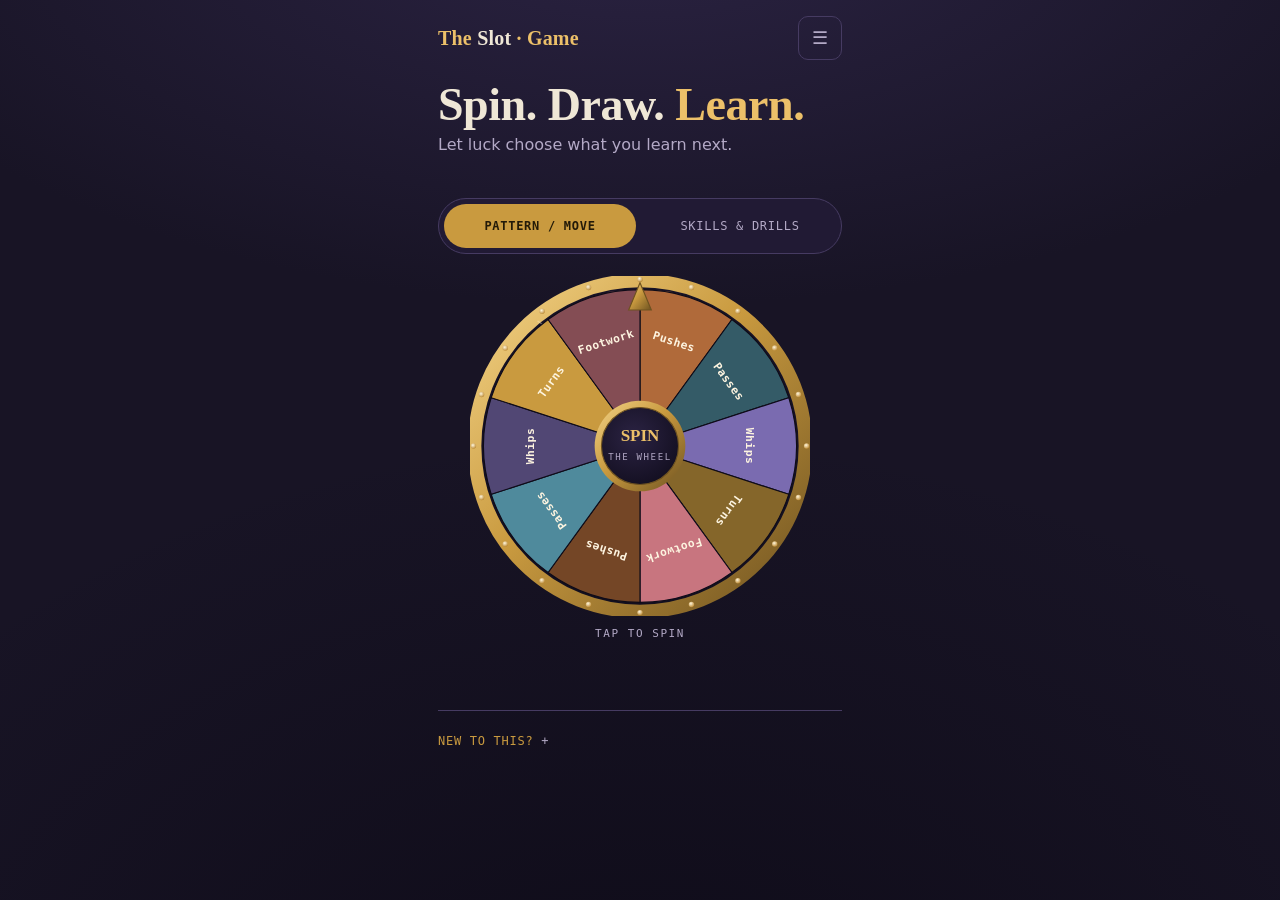
==== game.html @ 95e19f78 "Sprint 8 c3: /game.html — casino shell, category toggle, the wheel New page loading theslot.js + the" ====
<!doctype html>
<html lang="en">
<head>
<meta charset="utf-8">
<meta name="viewport" content="width=device-width, initial-scale=1">
<title>The Slot — Game Edition</title>
<meta name="description" content="Spin. Draw. Learn. Let luck choose your next West Coast Swing move or drill — the game edition of The Slot's beginner map.">
<link rel="icon" href="favicon.svg" type="image/svg+xml">
<link rel="stylesheet" href="theslot.css">
<script src="theslot.js"></script>
<style>
  *{box-sizing:border-box}
  html{ -webkit-text-size-adjust:100% }
  body{
    margin:0; font-family:var(--body); color:var(--tx);
    background:
      radial-gradient(120% 80% at 50% -10%, #2b2343 0%, rgba(43,35,67,0) 55%),
      radial-gradient(120% 120% at 50% 120%, #0e0b18 0%, rgba(14,11,24,0) 60%),
      var(--ink);
    min-height:100vh; -webkit-font-smoothing:antialiased;
  }
  .g-wrap{max-width:440px;margin:0 auto;padding:0 18px 60px;position:relative}

  /* top bar */
  .g-top{display:flex;align-items:center;justify-content:space-between;padding:16px 0 8px}
  .g-mark{font-family:var(--display);font-size:20px;font-weight:600;color:var(--brass-hi);letter-spacing:.01em}
  .g-mark b{color:var(--tx)}
  .g-ham{background:transparent;border:1px solid var(--line);border-radius:10px;color:var(--tx-dim);
    width:44px;height:44px;font-size:18px;cursor:pointer;display:flex;align-items:center;justify-content:center}
  .g-ham:hover{color:var(--tx)}

  /* menu sheet */
  .g-menu{display:none;border:1px solid var(--brass-lo);background:var(--ink2);border-radius:14px;
    padding:10px;margin:6px 0 4px}
  .g-menu.on{display:block}
  .g-menu a,.g-menu button{display:flex;width:100%;align-items:center;justify-content:space-between;
    background:transparent;border:0;border-radius:10px;color:var(--tx);font:inherit;font-size:15px;
    padding:12px 12px;min-height:44px;cursor:pointer;text-decoration:none;text-align:left}
  .g-menu a:hover,.g-menu button:hover{background:var(--ink3)}
  .g-menu .sw{font-family:var(--mono);font-size:12px;color:var(--brass)}

  /* title */
  .g-title{font-family:var(--display);font-weight:600;font-size:clamp(34px,10vw,46px);
    line-height:1.02;margin:14px 0 6px;letter-spacing:-.01em}
  .g-title em{font-style:normal;color:var(--brass-hi)}
  .g-tag{color:var(--tx-dim);font-size:16px;margin:0 0 14px}

  /* activity line */
  .g-activity{font-family:var(--mono);font-size:12px;letter-spacing:.03em;color:var(--tx-dim);
    margin:0 0 14px;min-height:16px}

  /* category toggle */
  .g-toggle{display:flex;gap:8px;background:var(--ink2);border:1px solid var(--line);
    border-radius:999px;padding:5px;margin:0 0 22px}
  .g-toggle button{flex:1;border:0;background:transparent;color:var(--tx-dim);font:inherit;
    font-family:var(--mono);font-size:12px;letter-spacing:.06em;text-transform:uppercase;
    padding:11px 8px;min-height:44px;border-radius:999px;cursor:pointer;transition:.15s}
  .g-toggle button[aria-selected="true"]{background:var(--brass);color:#231a08;font-weight:700}

  /* wheel */
  .g-wheelwrap{transition:max-height .35s ease, opacity .3s ease;overflow:hidden;max-height:420px;opacity:1}
  .g-wheelwrap.collapsed{max-height:0;opacity:0;margin:0}
  .wheel-btn{display:block;width:100%;max-width:340px;margin:0 auto 4px;background:transparent;
    border:0;padding:0;cursor:pointer;position:relative;border-radius:50%}
  .wheel-btn:disabled{cursor:default}
  .wheel-btn:focus-visible{outline:3px solid var(--brass-hi);outline-offset:4px;border-radius:50%}
  .wheel svg{display:block;width:100%;height:auto}
  #wheel-rot{transform-box:fill-box;transform-origin:150px 150px;
    transition:transform 4.2s cubic-bezier(.17,.67,.2,1.01)}
  .wheel-hint{font-family:var(--mono);font-size:11px;letter-spacing:.14em;text-transform:uppercase;
    color:var(--tx-dim);text-align:center;margin:8px 0 0}

  /* result strip */
  .g-result{min-height:30px;text-align:center;margin:14px 0 8px;font-size:17px;color:var(--tx);
    opacity:0;transition:opacity .3s ease}
  .g-result.show{opacity:1}
  .g-result b{color:var(--brass-hi);font-family:var(--display);font-size:20px}

  /* draw row (filled in commit 4) */
  .g-draw{margin:6px 0 8px}
  .g-drawbtn{width:100%;max-width:340px;margin:0 auto;display:block;font-family:var(--body);
    font-size:16px;font-weight:600;border-radius:12px;padding:13px 18px;min-height:48px;cursor:pointer;
    border:1px solid var(--brass);background:var(--brass);color:#231a08}
  .g-drawbtn[hidden]{display:none}

  /* new to this */
  details.g-new{margin:26px 0 0;border-top:1px solid var(--line);padding-top:14px}
  details.g-new summary{font-family:var(--mono);font-size:12px;letter-spacing:.06em;text-transform:uppercase;
    color:var(--brass);cursor:pointer;list-style:none;min-height:32px;display:flex;align-items:center}
  details.g-new summary::-webkit-details-marker{display:none}
  details.g-new summary::after{content:"+";margin-left:8px;color:var(--tx-dim)}
  details.g-new[open] summary::after{content:"–"}
  details.g-new p{color:var(--tx-dim);font-size:14px;line-height:1.5;margin:10px 0 0;max-width:60ch}
  details.g-new p b{color:var(--tx)}

  @media (prefers-reduced-motion: reduce){
    #wheel-rot{transition:none}
    .g-wheelwrap,.g-result{transition:opacity .2s ease}
  }
</style>
</head>
<body>
<div class="g-wrap">

  <div class="g-top">
    <div class="g-mark">The <b>Slot</b> · Game</div>
    <button class="g-ham" id="ham" aria-label="Menu" aria-expanded="false">☰</button>
  </div>
  <div class="g-menu" id="menu" role="menu">
    <a href="index.html" role="menuitem">← Back to the map</a>
    <button id="soundtoggle" role="menuitemcheckbox" aria-checked="false">Sound <span class="sw" id="soundsw">off</span></button>
  </div>

  <h1 class="g-title">Spin. Draw. <em>Learn.</em></h1>
  <p class="g-tag">Let luck choose what you learn next.</p>
  <div class="g-activity" id="activity" aria-live="polite"></div>

  <div class="g-toggle" role="tablist" aria-label="What to draw">
    <button id="tab-move" role="tab" aria-selected="true">Pattern / Move</button>
    <button id="tab-drill" role="tab" aria-selected="false">Skills &amp; Drills</button>
  </div>

  <div class="g-wheelwrap" id="wheelwrap">
    <button class="wheel-btn" id="wheel" aria-label="Spin the wheel to draw a move"></button>
    <p class="wheel-hint" id="wheelhint">Tap to spin</p>
  </div>

  <div class="g-result" id="result" aria-live="polite"></div>

  <div class="g-draw" id="draw"></div>

  <details class="g-new">
    <summary>New to this?</summary>
    <p><b>The wheel</b> picks a family — a push, a pass, a whip, a turn, or footwork — then deals you up to three things from it. Spin, flip a card, and you've got something to go work on.</p>
    <p><b>Some cards are locked</b> face-up and dimmed. That's a move you can't draw yet because you haven't learned what it's built on. Learn the thing it names and it unlocks.</p>
    <p><b>Footwork counts twice.</b> A footwork drill trains the footwork <em>and</em> the anchor underneath it — so on this side of the site, it scores double. That's not a trick; it's just true.</p>
  </details>

</div>

<script>
// ---- game edition: shell, category toggle, and the wheel ----
logVia = "game";                 // history events from this page are tagged "game"
loadGame();

const WHEEL_FAMS = [
  {fam:"push",     label:"Pushes",   c:"#b06a3a"},
  {fam:"pass",     label:"Passes",   c:"#4f8a9c"},
  {fam:"whip",     label:"Whips",    c:"#7a6bb0"},
  {fam:"turn",     label:"Turns",    c:"#c99a3f"},
  {fam:"footwork", label:"Footwork", c:"#c8757f"}
];
const reduceMotion = matchMedia("(prefers-reduced-motion: reduce)").matches;

let mode = "move";               // "move" | "drill"
let spinning = false;
let wheelRotation = 0;           // accumulated degrees, always spins forward
let wheelFams = [];              // families currently on the wheel (from eligibleFamilies)

function darken(hex,f){
  const n=parseInt(hex.slice(1),16), r=(n>>16)&255, g=(n>>8)&255, b=n&255, d=x=>Math.round(x*f);
  return `rgb(${d(r)},${d(g)},${d(b)})`;
}
function pt(r,deg){ const a=deg*Math.PI/180; return [150+r*Math.sin(a), 150-r*Math.cos(a)]; }

// The SVG shell — rim, bulbs, hub, pointer, and an empty <g id="wheel-rot"> that
// persists across spins so its transform keeps an established baseline (rebuilding
// the rotating element every spin kills the CSS transition and transitionend never
// fires). Built once.
function buildShell(){
  let bulbs="";
  for(let i=0;i<20;i++){ const [bx,by]=pt(147, i*18); bulbs += `<circle cx="${bx.toFixed(1)}" cy="${by.toFixed(1)}" r="2.4" fill="url(#bulb)"/>`; }
  document.getElementById("wheel").innerHTML = `
  <svg viewBox="0 0 300 300" role="img" aria-label="Prize wheel of move families">
    <defs>
      <radialGradient id="ground" cx="50%" cy="42%" r="70%">
        <stop offset="0%" stop-color="#241d38"/><stop offset="100%" stop-color="#0e0b18"/>
      </radialGradient>
      <linearGradient id="brass" x1="0" y1="0" x2="1" y2="1">
        <stop offset="0%" stop-color="#f4d488"/><stop offset="45%" stop-color="#c99a3f"/>
        <stop offset="100%" stop-color="#6e5220"/>
      </linearGradient>
      <radialGradient id="bulb" cx="40%" cy="35%" r="70%">
        <stop offset="0%" stop-color="#fff6dc"/><stop offset="100%" stop-color="#b9862f"/>
      </radialGradient>
      <radialGradient id="hub" cx="42%" cy="38%" r="70%">
        <stop offset="0%" stop-color="#2b2343"/><stop offset="100%" stop-color="#120e1f"/>
      </radialGradient>
    </defs>
    <circle cx="150" cy="150" r="150" fill="url(#ground)"/>
    <circle cx="150" cy="150" r="146" fill="none" stroke="url(#brass)" stroke-width="12"/>
    <line x1="60" y1="40" x2="230" y2="150" stroke="#fff2cf" stroke-width="1.2" opacity=".35" stroke-linecap="round"/>
    ${bulbs}
    <g id="wheel-rot" style="transform:rotate(0deg)"></g>
    <circle cx="150" cy="150" r="40" fill="url(#brass)"/>
    <circle cx="150" cy="150" r="34" fill="url(#hub)" stroke="#6e5220" stroke-width="1"/>
    <text x="150" y="146" text-anchor="middle" font-family="var(--display)" font-size="15" font-weight="700" fill="#ecc069">SPIN</text>
    <text x="150" y="162" text-anchor="middle" font-family="var(--mono)" font-size="8" letter-spacing=".18em" fill="#b3a9c6">THE WHEEL</text>
    <path d="M150 6 L140 30 L160 30 Z" fill="url(#brass)" stroke="#6e5220" stroke-width="1"/>
  </svg>`;
}

// Paint the wedges into the persistent #wheel-rot from whatever families are drawable
// now: ten wedges when all five are live (two opposing wedges each), fewer as families
// exhaust. Returns the signature of the family set so spin() only repaints on change.
function paintWedges(){
  const live = eligibleFamilies();
  wheelFams = WHEEL_FAMS.filter(w=>live.includes(w.fam));
  if(!wheelFams.length) wheelFams = WHEEL_FAMS.slice();     // never an empty wheel
  const order = wheelFams.concat(wheelFams);                // each family twice, opposite
  const N = order.length, step = 360/N;
  let wedges="", labels="";
  order.forEach((w,i)=>{
    const a=i*step, b=(i+1)*step, mid=a+step/2;
    const [x1,y1]=pt(138,a), [x2,y2]=pt(138,b);
    const fill = (i%2===0) ? w.c : darken(w.c,0.66);
    wedges += `<path d="M150 150 L${x1.toFixed(2)} ${y1.toFixed(2)} A138 138 0 0 1 ${x2.toFixed(2)} ${y2.toFixed(2)} Z" fill="${fill}" stroke="#0e0b18" stroke-width="1"/>`;
    const [lx,ly]=pt(96,mid);
    labels += `<text x="${lx.toFixed(1)}" y="${ly.toFixed(1)}" transform="rotate(${mid.toFixed(1)} ${lx.toFixed(1)} ${ly.toFixed(1)})" text-anchor="middle" dominant-baseline="middle" font-family="var(--mono)" font-size="10" font-weight="700" fill="#fdf4e0" letter-spacing=".04em">${w.label}</text>`;
  });
  document.getElementById("wheel-rot").innerHTML = wedges+labels;
  return wheelFams.map(w=>w.fam).join(",");
}
let wheelSig = "";
function buildWheel(){ buildShell(); wheelSig = paintWedges(); }

function landOnFamily(fam){
  const order = wheelFams.concat(wheelFams);
  const N = order.length, step = 360/N;
  const idxs = order.map((w,i)=>w.fam===fam?i:-1).filter(i=>i>=0);
  const idx = idxs[Math.floor(Math.random()*idxs.length)];
  const centre = idx*step + step/2;                 // wedge centre, clockwise from top
  const need = ((-centre - wheelRotation)%360 + 360)%360;
  wheelRotation += 5*360 + need;                    // 5 full turns then settle onto it
  const rot = document.getElementById("wheel-rot");
  if(reduceMotion){ rot.style.transition="none"; }
  rot.style.transform = `rotate(${wheelRotation}deg)`;
}

function afterLand(fam){
  if(!spinning) return;                 // idempotent: transitionend and the timeout can't double-fire
  const meta = WHEEL_FAMS.find(w=>w.fam===fam);
  const res = document.getElementById("result");
  res.innerHTML = `The wheel says <b>${meta?meta.label:fam}</b>. <span style="color:var(--tx-dim)">Dealing…</span>`;
  res.classList.add("show");
  spinning = false;
  document.getElementById("wheel").disabled = false;
  document.getElementById("wheelhint").textContent = "Spin again";
  if(typeof dealMoves === "function") dealMoves(fam);   // commit 4 fills this in
}

function spin(){
  if(spinning || mode!=="move") return;
  // Repaint wedges only if the eligible family set changed — keeps #wheel-rot (and its
  // transform baseline) alive so the CSS transition actually runs.
  const sig = WHEEL_FAMS.filter(w=>eligibleFamilies().includes(w.fam)).map(w=>w.fam).join(",");
  if(sig && sig!==wheelSig) wheelSig = paintWedges();
  const fams = eligibleFamilies();
  const fam = fams.length ? fams[Math.floor(Math.random()*fams.length)] : wheelFams[0].fam;
  spinning = true;
  document.getElementById("wheel").disabled = true;
  document.getElementById("result").classList.remove("show");
  document.getElementById("wheelhint").textContent = "Spinning…";
  if(reduceMotion){ landOnFamily(fam); afterLand(fam); return; }
  landOnFamily(fam);
  const rot = document.getElementById("wheel-rot");
  const done = e=>{ if(e.propertyName!=="transform") return; rot.removeEventListener("transitionend",done); afterLand(fam); };
  rot.addEventListener("transitionend",done);
  // Safety net: if transitionend is missed for any reason, land anyway.
  setTimeout(()=>{ if(spinning) afterLand(fam); }, 5200);
}

// ---- category toggle ----
function setMode(m){
  mode = m;
  const isMove = m==="move";
  document.getElementById("tab-move").setAttribute("aria-selected", isMove);
  document.getElementById("tab-drill").setAttribute("aria-selected", !isMove);
  document.getElementById("wheelwrap").classList.toggle("collapsed", !isMove);
  document.getElementById("result").classList.remove("show");
  document.getElementById("draw").innerHTML = "";
  if(!isMove && typeof dealDrills === "function") dealDrills();   // commit 4
}

// ---- activity line (shared count, not a streak) ----
function fmtMins(m){ if(m<60) return m+"m"; const h=Math.floor(m/60), r=m%60; return r?`${h}h ${r}m`:`${h}h`; }
function daysThisWeek(){
  const d=new Date(), p=n=>String(n).padStart(2,"0"), cut=new Date(d.getFullYear(),d.getMonth(),d.getDate()-6);
  const key=x=>`${x.getFullYear()}-${p(x.getMonth()+1)}-${p(x.getDate())}`, c=key(cut);
  return gameState.dates.filter(s=>s>=c).length;
}
function renderActivity(){
  const t=gameState.totals, el=document.getElementById("activity");
  if(!(t.drills||t.moves||gameState.dates.length)){ el.textContent=""; return; }
  const days=daysThisWeek();
  const parts=[`${days} ${days===1?"day":"days"} this week`, `${t.drills} ${t.drills===1?"drill":"drills"}`];
  if(t.minutes) parts.push(fmtMins(t.minutes));
  el.textContent = parts.join(" · ");
}

// ---- menu / sound (sound synthesis lands in commit 5) ----
function refreshSound(){
  const on=!!(gameState.settings&&gameState.settings.sound);
  document.getElementById("soundsw").textContent = on?"on":"off";
  document.getElementById("soundtoggle").setAttribute("aria-checked", on);
}

document.getElementById("wheel").addEventListener("click", spin);
document.getElementById("tab-move").addEventListener("click", ()=>setMode("move"));
document.getElementById("tab-drill").addEventListener("click", ()=>setMode("drill"));
document.getElementById("ham").addEventListener("click", function(){
  const m=document.getElementById("menu"), open=m.classList.toggle("on");
  this.setAttribute("aria-expanded", open);
});
document.getElementById("soundtoggle").addEventListener("click", function(){
  gameState.settings.sound = !gameState.settings.sound;
  saveGame(); refreshSound();
});

(function initGame(){
  buildWheel();
  renderActivity();
  refreshSound();
})();
</script>
</body>
</html>
---- theslot.css ----
/* theslot.css — shared design tokens for The Slot. Loaded first by both pages.
   The :root block only; layout CSS stays inline in each page (no tokenization
   pass this sprint). */
  :root{
    --ink:#181425; --ink2:#211a34; --ink3:#2b2343;
    --paper:#efe7d6; --paper2:#e5dbc3; --paper3:#ded2b6;
    --brass:#c99a3f; --brass-lo:#8f6e2b; --brass-hi:#ecc069;
    --got:#54a58c; --got-lo:#3c7d69; --learning:#dd934a;
    --tx:#efe7d6; --tx-dim:#b3a9c6; --tx-ink:#241f36;
    --line:#463b62;
    /* lever colors */
    --lv-hand:#7a6bb0; --lv-turn:#c99a3f; --lv-rev:#c8757f;
    --lv-entry:#4f8a9c; --lv-exit:#b06a3a;
    --display:'Iowan Old Style','Palatino Linotype','Georgia',serif;
    --body:system-ui,-apple-system,'Segoe UI',Roboto,sans-serif;
    --mono:ui-monospace,'SF Mono',Menlo,Consolas,monospace;
  }
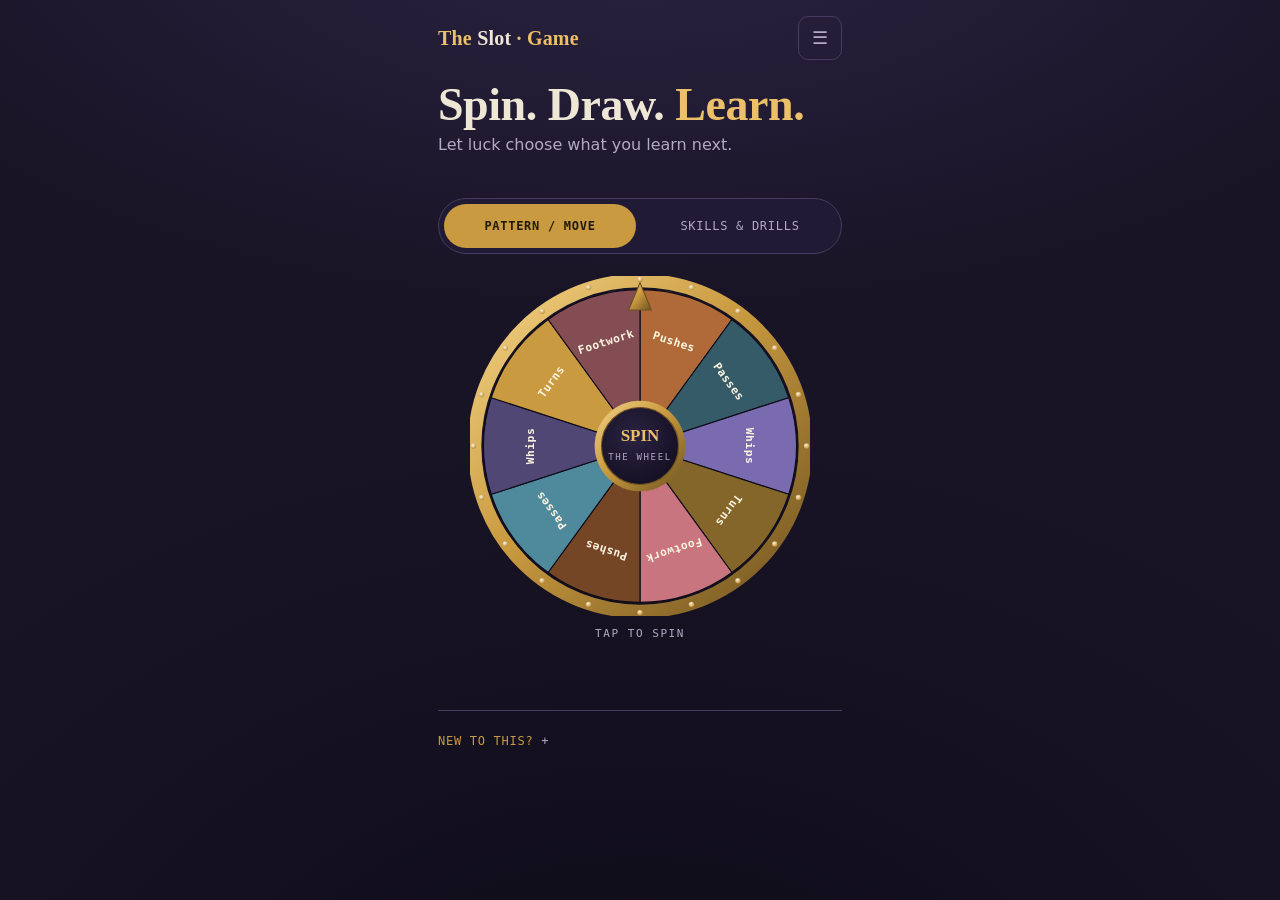
==== commit f6dde775: "Fix wheel: concentric disc rotation + remove stray rim line The rotating #wheel-rot used transform-b" ====
--- a/game.html
+++ b/game.html
@@ -65,7 +65,10 @@
   .wheel-btn:disabled{cursor:default}
   .wheel-btn:focus-visible{outline:3px solid var(--brass-hi);outline-offset:4px;border-radius:50%}
   .wheel svg{display:block;width:100%;height:auto}
-  #wheel-rot{transform-box:fill-box;transform-origin:150px 150px;
+  /* fill-box + a pixel origin measures from the group's own bbox top-left (12,12),
+     landing at (162,162) and making the disc orbit off-centre during a spin. 50% 50%
+     resolves to the bbox centre, which is exactly the SVG centre (150,150). */
+  #wheel-rot{transform-box:fill-box;transform-origin:50% 50%;
     transition:transform 4.2s cubic-bezier(.17,.67,.2,1.01)}
   .wheel-hint{font-family:var(--mono);font-size:11px;letter-spacing:.14em;text-transform:uppercase;
     color:var(--tx-dim);text-align:center;margin:8px 0 0}
@@ -93,9 +96,46 @@
   details.g-new p{color:var(--tx-dim);font-size:14px;line-height:1.5;margin:10px 0 0;max-width:60ch}
   details.g-new p b{color:var(--tx)}
 
+  /* draw: dealt cards */
+  .g-slots{display:grid;grid-template-columns:repeat(3,1fr);gap:10px}
+  .gcard{position:relative;min-height:150px;border-radius:14px;border:1px solid var(--brass-lo);
+    padding:12px 8px;font:inherit;color:var(--tx);cursor:pointer;
+    display:flex;flex-direction:column;align-items:center;justify-content:center;text-align:center;
+    background:radial-gradient(130% 120% at 30% 18%, #2b2343, #14101f);
+    transition:transform .45s ease, opacity .35s ease;transform-origin:center}
+  .gcard .fil{position:absolute;inset:7px;border:1px solid var(--brass-lo);border-radius:9px;opacity:.45;pointer-events:none}
+  .gcard .mono{font-family:var(--display);font-size:36px;color:var(--brass);line-height:1}
+  .gcard .mono small{display:block;font-family:var(--mono);font-size:9px;letter-spacing:.22em;color:var(--tx-dim);margin-top:8px}
+  .gcard:focus-visible{outline:3px solid var(--brass-hi);outline-offset:2px}
+  .gcard.dealin{animation:dealin .4s ease both}
+  @keyframes dealin{from{opacity:0;transform:translateY(12px) rotateY(-22deg)}to{opacity:1;transform:none}}
+  .gcard.flip{transform:rotateY(90deg);opacity:0}
+  .gcard.away{opacity:0;transform:scale(.92)}
+  /* locked card: face-up, dimmed, doesn't flip */
+  .gcard.locked{cursor:default;background:var(--paper);color:var(--tx-ink);opacity:.7;border-style:dashed}
+  .gcard.locked .fil{display:none}
+  .gcard.locked .lk{font-size:20px;opacity:.7}
+  .gcard.locked .nm{font-family:var(--display);font-size:15px;font-weight:600;margin:7px 0 5px;line-height:1.15}
+  .gcard.locked .un{font-family:var(--mono);font-size:10px;color:#6a5f45;line-height:1.35}
+
+  /* revealed / accepted / done panel */
+  .g-panel{background:var(--paper);color:var(--tx-ink);border:1px solid var(--brass);border-radius:16px;padding:18px}
+  .g-panel .kind{font-family:var(--mono);font-size:11px;letter-spacing:.1em;text-transform:uppercase;color:#8f6e2b;margin-bottom:6px;display:flex;gap:8px;align-items:center;flex-wrap:wrap}
+  .g-panel .b2x{background:var(--brass);color:#231a08;font-weight:700;border-radius:6px;padding:2px 7px;font-size:11px;letter-spacing:.03em;border:0;cursor:pointer}
+  .g-panel h2{font-family:var(--display);font-size:24px;margin:0 0 6px;font-weight:600;color:var(--tx-ink)}
+  .g-panel .sub{font-family:var(--mono);font-size:12px;color:#5a4e33;margin:0 0 10px}
+  .g-panel .why{font-size:14.5px;color:#3f3826;line-height:1.5;margin:0 0 14px;max-width:60ch}
+  .g-panel .why.dbl{color:var(--got-lo);font-weight:600}
+  .g-panel .act{display:flex;flex-wrap:wrap;gap:10px}
+  .g-panel .cbtn{font-family:var(--body);font-size:15px;font-weight:600;border-radius:10px;padding:11px 16px;min-height:44px;cursor:pointer;border:1px solid #b06a3a;background:var(--brass);color:#231a08}
+  .g-panel .cbtn.ghost{background:transparent;color:#6a5f45;border-color:#c3b691}
+  .g-panel .cbtn.got{background:var(--got);border-color:var(--got);color:#08251d}
+
   @media (prefers-reduced-motion: reduce){
     #wheel-rot{transition:none}
     .g-wheelwrap,.g-result{transition:opacity .2s ease}
+    .gcard{transition:opacity .2s ease}
+    .gcard.dealin{animation:none}
   }
 </style>
 </head>
@@ -141,6 +181,8 @@
 <script>
 // ---- game edition: shell, category toggle, and the wheel ----
 logVia = "game";                 // history events from this page are tagged "game"
+load();                          // moves state — MUST load before any markStatus/save, or
+                                 // completing a challenge would overwrite the user's marks
 loadGame();
 
 const WHEEL_FAMS = [
@@ -189,7 +231,6 @@
     </defs>
     <circle cx="150" cy="150" r="150" fill="url(#ground)"/>
     <circle cx="150" cy="150" r="146" fill="none" stroke="url(#brass)" stroke-width="12"/>
-    <line x1="60" y1="40" x2="230" y2="150" stroke="#fff2cf" stroke-width="1.2" opacity=".35" stroke-linecap="round"/>
     ${bulbs}
     <g id="wheel-rot" style="transform:rotate(0deg)"></g>
     <circle cx="150" cy="150" r="40" fill="url(#brass)"/>
@@ -239,6 +280,7 @@
 
 function afterLand(fam){
   if(!spinning) return;                 // idempotent: transitionend and the timeout can't double-fire
+  chime();
   const meta = WHEEL_FAMS.find(w=>w.fam===fam);
   const res = document.getElementById("result");
   res.innerHTML = `The wheel says <b>${meta?meta.label:fam}</b>. <span style="color:var(--tx-dim)">Dealing…</span>`;
@@ -263,6 +305,7 @@
   document.getElementById("wheelhint").textContent = "Spinning…";
   if(reduceMotion){ landOnFamily(fam); afterLand(fam); return; }
   landOnFamily(fam);
+  spinTicks();
   const rot = document.getElementById("wheel-rot");
   const done = e=>{ if(e.propertyName!=="transform") return; rot.removeEventListener("transitionend",done); afterLand(fam); };
   rot.addEventListener("transitionend",done);
@@ -298,7 +341,67 @@
   el.textContent = parts.join(" · ");
 }
 
-// ---- menu / sound (sound synthesis lands in commit 5) ----
+// ---- synthesized sound (WebAudio, no files) ----
+// Default off. The AudioContext is created only inside a user gesture, and only when
+// sound is on — never on load. Every cue no-ops unless settings.sound is true.
+let audioCtx=null;
+function ac(){
+  if(!gameState.settings || !gameState.settings.sound) return null;
+  if(!audioCtx){ try{ audioCtx=new (window.AudioContext||window.webkitAudioContext)(); }catch(e){ return null; } }
+  if(audioCtx.state==="suspended") audioCtx.resume();
+  return audioCtx;
+}
+// wheel tick: short square blip, caller raises the pitch as the wheel slows
+function tick(freq){
+  const ctx=ac(); if(!ctx) return;
+  const o=ctx.createOscillator(), g=ctx.createGain(), t=ctx.currentTime;
+  o.type="square"; o.frequency.value=freq;
+  g.gain.setValueAtTime(0.0001,t); g.gain.exponentialRampToValueAtTime(0.07,t+0.004);
+  g.gain.exponentialRampToValueAtTime(0.0001,t+0.045);
+  o.connect(g).connect(ctx.destination); o.start(t); o.stop(t+0.06);
+}
+// card flip: brief band-passed noise burst
+function flipSound(){
+  const ctx=ac(); if(!ctx) return;
+  const dur=0.13, buf=ctx.createBuffer(1,Math.floor(ctx.sampleRate*dur),ctx.sampleRate), d=buf.getChannelData(0);
+  for(let i=0;i<d.length;i++) d[i]=(Math.random()*2-1)*Math.pow(1-i/d.length,2);
+  const src=ctx.createBufferSource(); src.buffer=buf;
+  const bp=ctx.createBiquadFilter(); bp.type="bandpass"; bp.frequency.value=1500; bp.Q.value=0.7;
+  const g=ctx.createGain(); g.gain.value=0.14;
+  src.connect(bp).connect(g).connect(ctx.destination); src.start();
+}
+// landing: two-note brass chime
+function chime(){
+  const ctx=ac(); if(!ctx) return;
+  [[0,523.25],[0.13,659.25]].forEach(([dt,f])=>{
+    const o=ctx.createOscillator(), g=ctx.createGain(), st=ctx.currentTime+dt;
+    o.type="triangle"; o.frequency.value=f;
+    g.gain.setValueAtTime(0.0001,st); g.gain.exponentialRampToValueAtTime(0.13,st+0.02);
+    g.gain.exponentialRampToValueAtTime(0.0001,st+0.5);
+    o.connect(g).connect(ctx.destination); o.start(st); o.stop(st+0.55);
+  });
+}
+// Watch the live wheel angle and tick as it crosses each wedge boundary; ticks thin out
+// and rise in pitch as it slows. rAF, so it follows whatever easing the transition uses.
+function spinTicks(){
+  if(!gameState.settings.sound) return;
+  const rot=document.getElementById("wheel-rot"), N=wheelFams.length*2, step=360/N;
+  const start=performance.now(), dur=4300; let last=null;
+  function angle(){
+    const tr=getComputedStyle(rot).transform; if(tr==="none") return 0;
+    const m=tr.match(/matrix\(([^)]+)\)/); if(!m) return 0;
+    const v=m[1].split(",").map(Number); return Math.atan2(v[1],v[0])*180/Math.PI;
+  }
+  function frame(now){
+    const a=((angle()%360)+360)%360, b=Math.floor(a/step);
+    if(last!==null && b!==last){ const p=Math.min(1,(now-start)/dur); tick(500+p*430); }
+    last=b;
+    if(now-start<dur+150) requestAnimationFrame(frame);
+  }
+  requestAnimationFrame(frame);
+}
+
+// ---- menu / sound ----
 function refreshSound(){
   const on=!!(gameState.settings&&gameState.settings.sound);
   document.getElementById("soundsw").textContent = on?"on":"off";
@@ -315,12 +418,177 @@
 document.getElementById("soundtoggle").addEventListener("click", function(){
   gameState.settings.sound = !gameState.settings.sound;
   saveGame(); refreshSound();
+  if(gameState.settings.sound){ ac(); tick(660); }   // prime the context on this gesture + confirm
 });
+
+// ---- the draw and the challenge ----
+let deal=null;        // [{type:"move"|"drill", item, locked}] up to three
+let dealFam=null;     // family the current move-deal came from (for Pass -> redraw)
+let revealed=null;    // {type, item} the tapped card
+let drawDone=null;    // {html, ownId?} confirmation
+function shuffle(a){ a=a.slice(); for(let i=a.length-1;i>0;i--){const j=Math.floor(Math.random()*(i+1));[a[i],a[j]]=[a[j],a[i]];} return a; }
+function parentOf(m){ return m.builds ? MOVES.find(x=>x.name===m.builds) : null; }
+function famName(fid){ const f=MOVES.find(m=>m.id===fid); return f?f.name:fid; }
+
+function honestMove(m){
+  const p=parentOf(m);
+  if(!p) return "A place to start — this one stands on nothing.";
+  return (state[p.id]||"none")==="got"
+    ? `Dealt to you because you've got the ${esc(m.builds)}.`
+    : `Dealt to you because you've started the ${esc(m.builds)}.`;
+}
+function isDbl(d){ return d.move && !gameState.credited.includes(d.move); }
+function honestDrill(d){
+  if(isDbl(d)) return "Footwork you haven't drilled yet — this one counts twice.";
+  if(d.move)  return "More footwork — still anchor practice underneath.";
+  return `Trains your ${esc(famName(d.fnd))} — ${esc(d.develops)}.`;
+}
+
+function dealMoves(fam){
+  dealFam=fam;
+  const cand=MOVES.filter(m=>m.fam===fam && (state[m.id]||"none")!=="got");
+  const drawable=cand.filter(m=>{ const p=parentOf(m); return !m.builds || (p && reached(p.id)); });
+  const locked=cand.filter(m=>{ const p=parentOf(m); return m.builds && !(p && reached(p.id)); });
+  let slots=shuffle(drawable).slice(0,3).map(m=>({type:"move",item:m,locked:false}));
+  if(slots.length<3) slots=slots.concat(shuffle(locked).slice(0,3-slots.length).map(m=>({type:"move",item:m,locked:true})));
+  deal=slots; revealed=null; drawDone=null; renderDraw();
+}
+function dealDrills(){
+  const credited=new Set(gameState.credited);
+  const hasUnreached=fid=>(LADDERS[fid]||[]).some(r=>!isRungReached(fid,r.lvl));
+  const t1=DRILLS.filter(d=>d.move && !credited.has(d.move)), t2=DRILLS.filter(d=>hasUnreached(d.fnd));
+  const seen=new Set(), pool=[];
+  [t1,t2,DRILLS].forEach(t=>shuffle(t).forEach(d=>{ if(!seen.has(d.id)){seen.add(d.id);pool.push(d);} }));
+  deal=pool.slice(0,3).map(d=>({type:"drill",item:d,locked:false})); dealFam=null; revealed=null; drawDone=null; renderDraw();
+}
+
+function dealtPanel(){
+  return `<div class="g-slots">`+deal.map((c,i)=>{
+    if(c.locked){
+      const p=parentOf(c.item);
+      return `<div class="gcard locked dealin" style="animation-delay:${i*90}ms">
+        <div class="lk" aria-hidden="true">🔒</div>
+        <div class="nm">${esc(c.item.name)}</div>
+        <div class="un">unlock by learning<br>the ${esc(p?p.name:c.item.builds)}</div></div>`;
+    }
+    return `<button class="gcard dealin" style="animation-delay:${i*90}ms" data-c="reveal" data-i="${i}"
+       aria-label="Face-down card ${i+1} of ${deal.length} — tap to reveal">
+      <div class="fil"></div><div class="mono">✦<small>THE SLOT</small></div></button>`;
+  }).join("")+`</div>`;
+}
+function itemPanel(type,item,extraKind,whyClass,why,actions){
+  const sub = type==="move"
+    ? `${esc((FAMS.find(f=>f.id===item.fam)||{}).name||item.fam)}${item.builds?` &middot; builds on ${esc(item.builds)}`:""}`
+    : `${item.mins} min &middot; develops ${esc(item.develops)}`;
+  return `<div class="g-panel">
+    <div class="kind">${type==="move"?"Your move":"Your drill"}${extraKind||""}</div>
+    <h2>${esc(item.name)}</h2>
+    <p class="sub">${sub}</p>
+    <p class="why ${whyClass||""}">${why}</p>
+    <div class="act">${actions}</div></div>`;
+}
+function revealedPanel(){
+  const {type,item}=revealed;
+  const why = type==="move"?honestMove(item):honestDrill(item);
+  const badge = (type==="drill" && isDbl(item)) ? `<button class="b2x" data-c="why2x" title="Why twice?">2×</button>` : "";
+  const actions=`<button class="cbtn" data-c="take">Take it</button>
+    <button class="cbtn ghost" data-c="pass">Pass</button>
+    <button class="cbtn ghost" data-c="notnow">Not now</button>`;
+  return itemPanel(type,item,badge,type==="drill"&&isDbl(item)?"dbl":"",why,actions);
+}
+function acceptedPanel(o){
+  const item = o.type==="move"?MOVES.find(m=>m.id===o.id):DRILLS.find(d=>d.id===o.id);
+  const why = o.type==="move"?"You took this one on. Go work it, then mark it done.":"You took this one on — bank it when it's done.";
+  const badge = (o.type==="drill" && item && isDbl(item)) ? `<span class="b2x" aria-label="counts twice">2×</span>` : "";
+  const actions=`<button class="cbtn" data-c="done">Mark it done</button>
+    <button class="cbtn ghost" data-c="notnow">Not now</button>`;
+  return itemPanel(o.type,item||{name:o.id},badge,"",why,actions);
+}
+function donePanel(){
+  const own = drawDone.ownId
+    ? `<p class="sub">Own it yet?</p><div class="act"><button class="cbtn got" data-c="gotit">Yes, got it</button><button class="cbtn ghost" data-c="notyet">Not yet</button></div>`
+    : `<div class="act"><button class="cbtn" data-c="again">Draw again</button></div>`;
+  return `<div class="g-panel"><div class="kind">Nice</div>${drawDone.html}${own}</div>`;
+}
+function renderDraw(){
+  const el=document.getElementById("draw");
+  let html="";
+  if(drawDone) html=donePanel();
+  else if(gameState.open.game) html=acceptedPanel(gameState.open.game);
+  else if(revealed) html=revealedPanel();
+  else if(deal) html=dealtPanel();
+  el.innerHTML=html;
+  el.querySelectorAll("[data-c]").forEach(b=>b.addEventListener("click",()=>drawAction(b.dataset.c,b.dataset.i)));
+}
+
+function completeGame(o){
+  const now=Date.now(); markToday();
+  if(o.type==="move"){
+    const m=MOVES.find(x=>x.id===o.id);
+    markStatus(o.id,"learning");   // pure set — never toggles a learning move off (D-028)
+    gameState.totals.moves=(gameState.totals.moves||0)+1;
+    logEvent({ts:now,type:"move",id:o.id,action:"completed",source:"challenge"});
+    drawDone={ html:`<p class="why">Marked <b>${esc(m?m.name:o.id)}</b> as learning. A spin and a watch isn't ownership — but once it's really yours, say so.</p>`, ownId:o.id };
+  }else{
+    const d=DRILLS.find(x=>x.id===o.id);
+    gameState.totals.drills=(gameState.totals.drills||0)+1;
+    gameState.totals.minutes=(gameState.totals.minutes||0)+(d?d.mins:0);
+    logEvent({ts:now,type:"drill",id:o.id,action:"completed"});
+    let html=`<p class="why">Logged <b>${esc(d?d.name:o.id)}</b>${d?` — ${d.mins} minutes banked`:""}.</p>`;
+    if(d && d.move && !gameState.credited.includes(d.move)){
+      gameState.credited.push(d.move);
+      html+=`<p class="why dbl">2× — footwork that keeps the stretch is anchor practice, so the Anchor foundation moved too.</p>`;
+    }
+    drawDone={ html };
+  }
+  gameState.open.game=null; saveGame(); renderActivity(); renderDraw();
+}
+
+function drawAction(cmd,i){
+  const now=Date.now();
+  if(cmd==="reveal"){
+    const c=deal[+i]; if(!c || c.locked) return;
+    logEvent({ts:now,type:c.type,id:c.item.id,action:"offered"}); saveGame();
+    const cards=document.querySelectorAll(".g-slots .gcard");
+    if(reduceMotion){ revealed={type:c.type,item:c.item}; renderDraw(); return; }
+    flipSound();
+    cards.forEach((card,idx)=>{ card.classList.add(idx==i?"flip":"away"); });
+    setTimeout(()=>{ revealed={type:c.type,item:c.item}; renderDraw(); }, 430);
+  }
+  else if(cmd==="take"){
+    if(!revealed) return;
+    gameState.open.game={type:revealed.type,id:revealed.item.id,ts:now};
+    logEvent({ts:now,type:revealed.type,id:revealed.item.id,action:"accepted"});
+    revealed=null; saveGame(); renderDraw();
+  }
+  else if(cmd==="pass"){
+    if(!revealed) return;
+    logEvent({ts:now,type:revealed.type,id:revealed.item.id,action:"skipped"}); saveGame();
+    const wasType=revealed.type; revealed=null;
+    if(wasType==="move" && dealFam) dealMoves(dealFam); else dealDrills();
+  }
+  else if(cmd==="notnow"){
+    const o=gameState.open.game;
+    if(o) logEvent({ts:now,type:o.type,id:o.id,action:"abandoned"});
+    gameState.open.game=null; revealed=null; deal=null; drawDone=null; saveGame(); renderDraw();
+    if(mode==="move"){ document.getElementById("result").classList.remove("show"); }
+  }
+  else if(cmd==="done"){ if(gameState.open.game) completeGame(gameState.open.game); }
+  else if(cmd==="gotit"){
+    if(drawDone && drawDone.ownId){ markStatus(drawDone.ownId,"got"); logEvent({ts:now,type:"move",id:drawDone.ownId,action:"owned"}); }
+    drawDone=null; saveGame(); renderActivity(); renderDraw();
+  }
+  else if(cmd==="notyet"){ drawDone=null; renderDraw(); }
+  else if(cmd==="again"){ drawDone=null; deal=null; renderDraw(); if(mode==="drill") dealDrills(); }
+  else if(cmd==="why2x"){ alert("Footwork that keeps the away-stretch is anchor practice — so a footwork drill trains two things. It counts once per footwork move."); }
+}
 
 (function initGame(){
   buildWheel();
   renderActivity();
   refreshSound();
+  renderDraw();   // resume an accepted challenge (open.game) across reloads
+  if(mode==="drill") dealDrills();
 })();
 </script>
 </body>
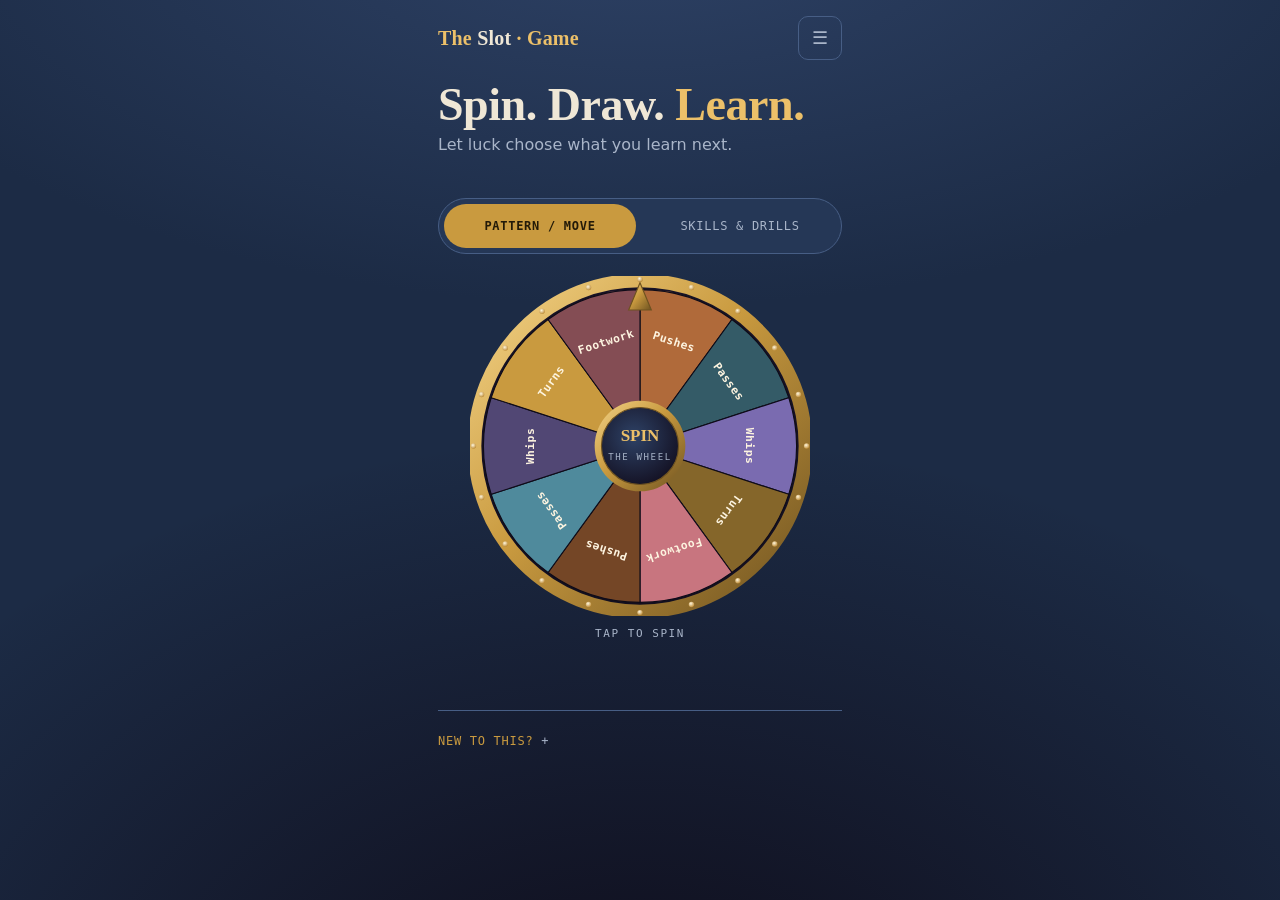
==== commit 0e7f1e89: "Sprint 10: recolor the ink family from purple to blue Value swap only, no markup/layout/logic. Five " ====
--- a/game.html
+++ b/game.html
@@ -7,14 +7,50 @@
 <meta name="description" content="Spin. Draw. Learn. Let luck choose your next West Coast Swing move or drill — the game edition of The Slot's beginner map.">
 <link rel="icon" href="favicon.svg" type="image/svg+xml">
 <link rel="stylesheet" href="theslot.css">
-<script src="theslot.js"></script>
+<script src="theslot.js" onerror="window.__slotLoadErr=1"></script>
+<script>
+/* Blank-page net — fully inline, depends on neither theslot.js nor theslot.css (the
+   files that may have failed). If the shared script didn't run, retry it once, then
+   show a visible, recoverable message instead of a blank page. */
+(function(){
+  var retried=false, started=false;
+  window.slotFail=function(){
+    if(started) return;
+    document.body.innerHTML='<div role="alert" style="position:fixed;inset:0;display:flex;'
+      +'align-items:center;justify-content:center;padding:24px;background:#1C2B45;color:#efe7d6;'
+      +'font-family:system-ui,-apple-system,Segoe UI,Roboto,sans-serif">'
+      +'<div style="max-width:420px;text-align:center">'
+      +'<h1 style="font-size:22px;font-weight:600;margin:0 0 12px">Something didn’t load</h1>'
+      +'<p style="font-size:16px;line-height:1.5;color:#A9B5C9;margin:0 0 20px">The site couldn’t '
+      +'fetch part of itself. This is usually temporary.</p>'
+      +'<button onclick="location.reload()" style="font:600 16px system-ui;min-height:44px;padding:12px 24px;'
+      +'border-radius:10px;border:1px solid #c99a3f;background:#c99a3f;color:#231a08;cursor:pointer">Try again</button>'
+      +'<p style="font-size:13px;line-height:1.5;color:#8a80a0;margin:20px 0 0">If it keeps happening, an ad '
+      +'blocker or privacy extension may be blocking a file.</p>'
+      +'</div></div>';
+  };
+  window.slotBoot=function(startFn){
+    function go(){ started=true; try{ startFn(); }catch(e){ started=false; console.warn("[theslot] startup failed",e); slotFail(); } }
+    if(typeof MOVES!=="undefined"){ go(); return; }   // shared script ran — start now
+    if(retried){ slotFail(); return; }
+    retried=true;
+    setTimeout(function(){                             // retry once with a cache-buster
+      var s=document.createElement("script");
+      s.src="theslot.js?retry=1";
+      s.onload=function(){ (typeof MOVES!=="undefined")?go():slotFail(); };
+      s.onerror=function(){ slotFail(); };
+      document.head.appendChild(s);
+    },2000);
+  };
+})();
+</script>
 <style>
   *{box-sizing:border-box}
   html{ -webkit-text-size-adjust:100% }
   body{
     margin:0; font-family:var(--body); color:var(--tx);
     background:
-      radial-gradient(120% 80% at 50% -10%, #2b2343 0%, rgba(43,35,67,0) 55%),
+      radial-gradient(120% 80% at 50% -10%, #2E4266 0%, rgba(46,66,102,0) 55%),
       radial-gradient(120% 120% at 50% 120%, #0e0b18 0%, rgba(14,11,24,0) 60%),
       var(--ink);
     min-height:100vh; -webkit-font-smoothing:antialiased;
@@ -101,7 +137,7 @@
   .gcard{position:relative;min-height:150px;border-radius:14px;border:1px solid var(--brass-lo);
     padding:12px 8px;font:inherit;color:var(--tx);cursor:pointer;
     display:flex;flex-direction:column;align-items:center;justify-content:center;text-align:center;
-    background:radial-gradient(130% 120% at 30% 18%, #2b2343, #14101f);
+    background:radial-gradient(130% 120% at 30% 18%, #2E4266, #14101f);
     transition:transform .45s ease, opacity .35s ease;transform-origin:center}
   .gcard .fil{position:absolute;inset:7px;border:1px solid var(--brass-lo);border-radius:9px;opacity:.45;pointer-events:none}
   .gcard .mono{font-family:var(--display);font-size:36px;color:var(--brass);line-height:1}
@@ -180,10 +216,9 @@
 
 <script>
 // ---- game edition: shell, category toggle, and the wheel ----
-logVia = "game";                 // history events from this page are tagged "game"
-load();                          // moves state — MUST load before any markStatus/save, or
-                                 // completing a challenge would overwrite the user's marks
-loadGame();
+// NOTE: everything that touches theslot.js (logVia, load, loadGame, the wheel, the
+// draw) runs inside startApp() below, called by slotBoot only once the shared script
+// is confirmed loaded. Nothing here may call into theslot.js at top level.
 
 const WHEEL_FAMS = [
   {fam:"push",     label:"Pushes",   c:"#b06a3a"},
@@ -226,7 +261,7 @@
         <stop offset="0%" stop-color="#fff6dc"/><stop offset="100%" stop-color="#b9862f"/>
       </radialGradient>
       <radialGradient id="hub" cx="42%" cy="38%" r="70%">
-        <stop offset="0%" stop-color="#2b2343"/><stop offset="100%" stop-color="#120e1f"/>
+        <stop offset="0%" stop-color="#2E4266"/><stop offset="100%" stop-color="#120e1f"/>
       </radialGradient>
     </defs>
     <circle cx="150" cy="150" r="150" fill="url(#ground)"/>
@@ -236,7 +271,7 @@
     <circle cx="150" cy="150" r="40" fill="url(#brass)"/>
     <circle cx="150" cy="150" r="34" fill="url(#hub)" stroke="#6e5220" stroke-width="1"/>
     <text x="150" y="146" text-anchor="middle" font-family="var(--display)" font-size="15" font-weight="700" fill="#ecc069">SPIN</text>
-    <text x="150" y="162" text-anchor="middle" font-family="var(--mono)" font-size="8" letter-spacing=".18em" fill="#b3a9c6">THE WHEEL</text>
+    <text x="150" y="162" text-anchor="middle" font-family="var(--mono)" font-size="8" letter-spacing=".18em" fill="#A9B5C9">THE WHEEL</text>
     <path d="M150 6 L140 30 L160 30 Z" fill="url(#brass)" stroke="#6e5220" stroke-width="1"/>
   </svg>`;
 }
@@ -583,13 +618,31 @@
   else if(cmd==="why2x"){ alert("Footwork that keeps the away-stretch is anchor practice — so a footwork drill trains two things. It counts once per footwork move."); }
 }
 
-(function initGame(){
+// Dismissible bar, shown only if wcs-progress-v1 had to be recovered. Inline styles,
+// literal colours — must render even if theslot.css never arrived.
+function showProgressNotice(){
+  var bar=document.createElement("div");
+  bar.setAttribute("role","status");
+  bar.style.cssText="position:sticky;top:0;z-index:100;background:#2E4266;color:#efe7d6;border-bottom:1px solid #8f6e2b;padding:10px 14px;font:14px/1.4 system-ui,-apple-system,Segoe UI,Roboto,sans-serif;display:flex;gap:12px;align-items:center;justify-content:center;text-align:center";
+  bar.innerHTML='<span>We couldn’t read your saved progress. A backup is stored in case you need it.</span><button aria-label="Dismiss" style="background:transparent;border:1px solid #8f6e2b;color:#efe7d6;border-radius:6px;min-width:32px;min-height:32px;cursor:pointer;font-size:16px">×</button>';
+  bar.querySelector("button").addEventListener("click",function(){ bar.remove(); });
+  document.body.insertBefore(bar, document.body.firstChild);
+}
+
+// Runs only once theslot.js is confirmed loaded (via slotBoot). Everything touching
+// shared data lives here, never at top level.
+function startApp(){
+  logVia = "game";                 // history events from this page are tagged "game"
+  load();                          // moves state — MUST load before any markStatus/save, or
+  loadGame();                      // completing a challenge would overwrite the user's marks
   buildWheel();
   renderActivity();
   refreshSound();
   renderDraw();   // resume an accepted challenge (open.game) across reloads
   if(mode==="drill") dealDrills();
-})();
+  if(progressRecovered) showProgressNotice();
+}
+slotBoot(startApp);
 </script>
 </body>
 </html>
--- a/theslot.css
+++ b/theslot.css
@@ -2,12 +2,12 @@
    The :root block only; layout CSS stays inline in each page (no tokenization
    pass this sprint). */
   :root{
-    --ink:#181425; --ink2:#211a34; --ink3:#2b2343;
+    --ink:#1C2B45; --ink2:#253756; --ink3:#2E4266;
     --paper:#efe7d6; --paper2:#e5dbc3; --paper3:#ded2b6;
     --brass:#c99a3f; --brass-lo:#8f6e2b; --brass-hi:#ecc069;
     --got:#54a58c; --got-lo:#3c7d69; --learning:#dd934a;
-    --tx:#efe7d6; --tx-dim:#b3a9c6; --tx-ink:#241f36;
-    --line:#463b62;
+    --tx:#efe7d6; --tx-dim:#A9B5C9; --tx-ink:#241f36;
+    --line:#475E85;
     /* lever colors */
     --lv-hand:#7a6bb0; --lv-turn:#c99a3f; --lv-rev:#c8757f;
     --lv-entry:#4f8a9c; --lv-exit:#b06a3a;
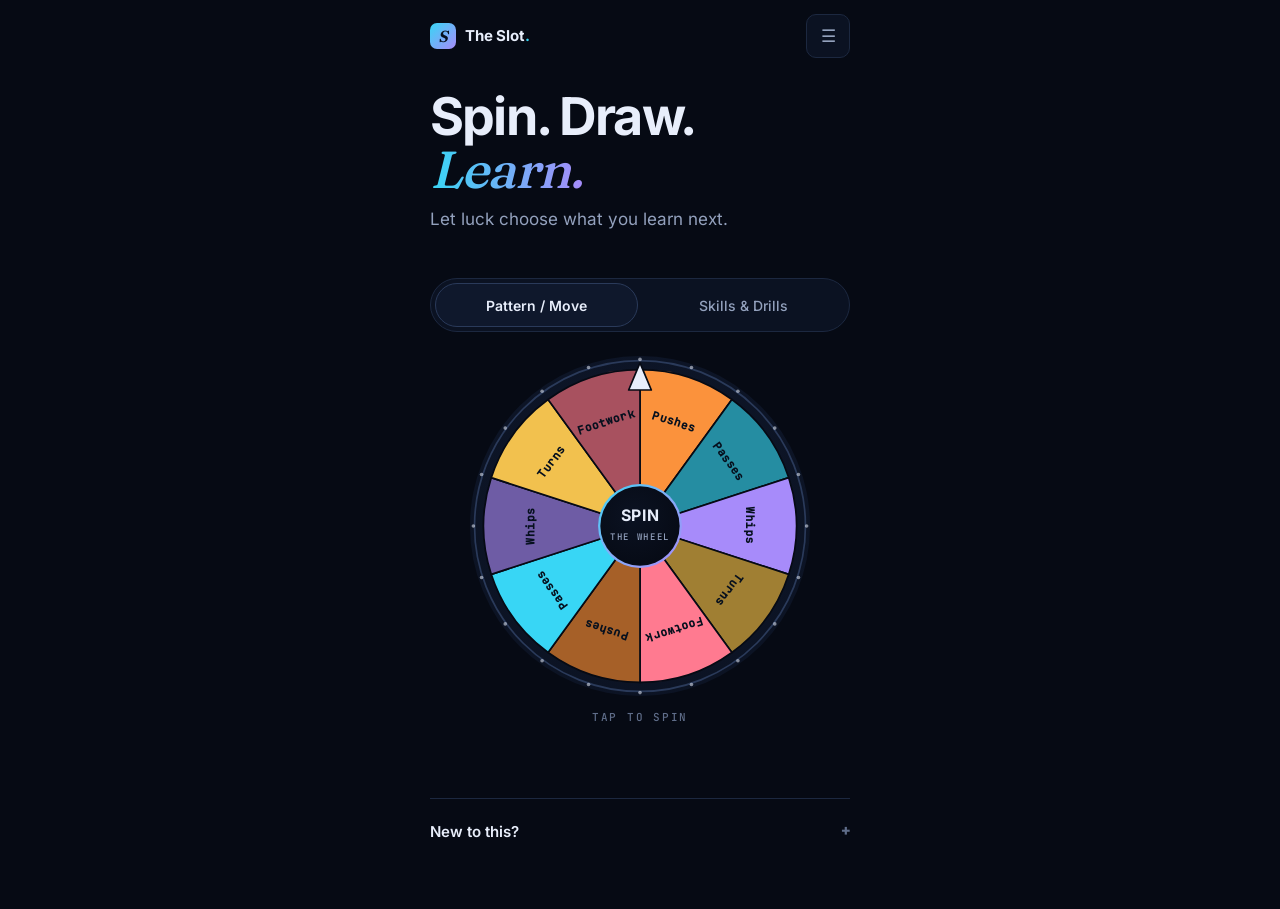
==== commit 7c353efa: "Redesign: dark navy look matching yourmomlovesmyai.com Replace the ink/brass/cream palette with a ne" ====
--- a/game.html
+++ b/game.html
@@ -17,15 +17,15 @@
   window.slotFail=function(){
     if(started) return;
     document.body.innerHTML='<div role="alert" style="position:fixed;inset:0;display:flex;'
-      +'align-items:center;justify-content:center;padding:24px;background:#1C2B45;color:#efe7d6;'
+      +'align-items:center;justify-content:center;padding:24px;background:#060a14;color:#e8eefb;'
       +'font-family:system-ui,-apple-system,Segoe UI,Roboto,sans-serif">'
       +'<div style="max-width:420px;text-align:center">'
       +'<h1 style="font-size:22px;font-weight:600;margin:0 0 12px">Something didn’t load</h1>'
-      +'<p style="font-size:16px;line-height:1.5;color:#A9B5C9;margin:0 0 20px">The site couldn’t '
+      +'<p style="font-size:16px;line-height:1.5;color:#93a1bd;margin:0 0 20px">The site couldn’t '
       +'fetch part of itself. This is usually temporary.</p>'
       +'<button onclick="location.reload()" style="font:600 16px system-ui;min-height:44px;padding:12px 24px;'
-      +'border-radius:10px;border:1px solid #c99a3f;background:#c99a3f;color:#231a08;cursor:pointer">Try again</button>'
-      +'<p style="font-size:13px;line-height:1.5;color:#8a80a0;margin:20px 0 0">If it keeps happening, an ad '
+      +'border-radius:12px;border:0;background:linear-gradient(90deg,#38d6f5,#a78bfa);color:#06101e;cursor:pointer">Try again</button>'
+      +'<p style="font-size:13px;line-height:1.5;color:#5f6d89;margin:20px 0 0">If it keeps happening, an ad '
       +'blocker or privacy extension may be blocking a file.</p>'
       +'</div></div>';
   };
@@ -45,53 +45,42 @@
 })();
 </script>
 <style>
-  *{box-sizing:border-box}
-  html{ -webkit-text-size-adjust:100% }
-  body{
-    margin:0; font-family:var(--body); color:var(--tx);
-    background:
-      radial-gradient(120% 80% at 50% -10%, #2E4266 0%, rgba(46,66,102,0) 55%),
-      radial-gradient(120% 120% at 50% 120%, #0e0b18 0%, rgba(14,11,24,0) 60%),
-      var(--ink);
-    min-height:100vh; -webkit-font-smoothing:antialiased;
-  }
-  .g-wrap{max-width:440px;margin:0 auto;padding:0 18px 60px;position:relative}
+  /* Tokens, fonts, base and the shared .kicker/.brand/.cbtn live in theslot.css. */
+  body{min-height:100vh}
+  .g-wrap{max-width:460px;margin:0 auto;padding:0 20px 60px;position:relative}
 
   /* top bar */
-  .g-top{display:flex;align-items:center;justify-content:space-between;padding:16px 0 8px}
-  .g-mark{font-family:var(--display);font-size:20px;font-weight:600;color:var(--brass-hi);letter-spacing:.01em}
-  .g-mark b{color:var(--tx)}
-  .g-ham{background:transparent;border:1px solid var(--line);border-radius:10px;color:var(--tx-dim);
-    width:44px;height:44px;font-size:18px;cursor:pointer;display:flex;align-items:center;justify-content:center}
-  .g-ham:hover{color:var(--tx)}
+  .g-top{display:flex;align-items:center;justify-content:space-between;padding:14px 0 10px}
+  .g-ham{background:var(--panel);border:1px solid var(--line);border-radius:10px;color:var(--tx-dim);
+    width:44px;height:44px;font-size:17px;cursor:pointer;display:flex;align-items:center;justify-content:center}
+  .g-ham:hover{color:var(--tx);border-color:var(--line2)}
 
   /* menu sheet */
-  .g-menu{display:none;border:1px solid var(--brass-lo);background:var(--ink2);border-radius:14px;
-    padding:10px;margin:6px 0 4px}
+  .g-menu{display:none;border:1px solid var(--line2);background:var(--panel);border-radius:14px;
+    padding:8px;margin:6px 0 4px;box-shadow:0 18px 50px rgba(0,0,0,.55)}
   .g-menu.on{display:block}
   .g-menu a,.g-menu button{display:flex;width:100%;align-items:center;justify-content:space-between;
     background:transparent;border:0;border-radius:10px;color:var(--tx);font:inherit;font-size:15px;
     padding:12px 12px;min-height:44px;cursor:pointer;text-decoration:none;text-align:left}
-  .g-menu a:hover,.g-menu button:hover{background:var(--ink3)}
-  .g-menu .sw{font-family:var(--mono);font-size:12px;color:var(--brass)}
+  .g-menu a:hover,.g-menu button:hover{background:var(--panel2)}
+  .g-menu .sw{font-family:var(--mono);font-size:12px;color:var(--cyan)}
 
   /* title */
-  .g-title{font-family:var(--display);font-weight:600;font-size:clamp(34px,10vw,46px);
-    line-height:1.02;margin:14px 0 6px;letter-spacing:-.01em}
-  .g-title em{font-style:normal;color:var(--brass-hi)}
-  .g-tag{color:var(--tx-dim);font-size:16px;margin:0 0 14px}
+  .g-title{font-weight:700;font-size:clamp(38px,11vw,52px);line-height:1.02;margin:22px 0 10px;letter-spacing:-.035em}
+  .g-title em{font-family:var(--serif);font-weight:500;font-style:italic;letter-spacing:-.02em;padding-right:.06em;
+    background:var(--grad);-webkit-background-clip:text;background-clip:text;color:transparent}
+  .g-tag{color:var(--tx-dim);font-size:17px;margin:0 0 16px}
 
   /* activity line */
-  .g-activity{font-family:var(--mono);font-size:12px;letter-spacing:.03em;color:var(--tx-dim);
-    margin:0 0 14px;min-height:16px}
+  .g-activity{font-family:var(--mono);font-size:12px;color:var(--dim);margin:0 0 14px;min-height:16px}
 
   /* category toggle */
-  .g-toggle{display:flex;gap:8px;background:var(--ink2);border:1px solid var(--line);
-    border-radius:999px;padding:5px;margin:0 0 22px}
-  .g-toggle button{flex:1;border:0;background:transparent;color:var(--tx-dim);font:inherit;
-    font-family:var(--mono);font-size:12px;letter-spacing:.06em;text-transform:uppercase;
-    padding:11px 8px;min-height:44px;border-radius:999px;cursor:pointer;transition:.15s}
-  .g-toggle button[aria-selected="true"]{background:var(--brass);color:#231a08;font-weight:700}
+  .g-toggle{display:flex;gap:4px;background:var(--panel);border:1px solid var(--line);
+    border-radius:999px;padding:4px;margin:0 0 24px}
+  .g-toggle button{flex:1;border:1px solid transparent;background:transparent;color:var(--tx-dim);
+    font:500 14px var(--sans);padding:0 8px;min-height:44px;border-radius:999px;cursor:pointer;
+    transition:background .15s,color .15s,border-color .15s}
+  .g-toggle button[aria-selected="true"]{background:var(--panel2);border-color:var(--line2);color:var(--tx);font-weight:600}
 
   /* wheel */
   .g-wheelwrap{transition:max-height .35s ease, opacity .3s ease;overflow:hidden;max-height:420px;opacity:1}
@@ -99,79 +88,80 @@
   .wheel-btn{display:block;width:100%;max-width:340px;margin:0 auto 4px;background:transparent;
     border:0;padding:0;cursor:pointer;position:relative;border-radius:50%}
   .wheel-btn:disabled{cursor:default}
-  .wheel-btn:focus-visible{outline:3px solid var(--brass-hi);outline-offset:4px;border-radius:50%}
+  .wheel-btn:focus-visible{outline:2px solid var(--cyan);outline-offset:4px;border-radius:50%}
   .wheel svg{display:block;width:100%;height:auto}
   /* fill-box + a pixel origin measures from the group's own bbox top-left (12,12),
      landing at (162,162) and making the disc orbit off-centre during a spin. 50% 50%
      resolves to the bbox centre, which is exactly the SVG centre (150,150). */
   #wheel-rot{transform-box:fill-box;transform-origin:50% 50%;
     transition:transform 4.2s cubic-bezier(.17,.67,.2,1.01)}
-  .wheel-hint{font-family:var(--mono);font-size:11px;letter-spacing:.14em;text-transform:uppercase;
-    color:var(--tx-dim);text-align:center;margin:8px 0 0}
+  .wheel-hint{font-family:var(--mono);font-size:11px;letter-spacing:.16em;text-transform:uppercase;
+    color:var(--dim);text-align:center;margin:10px 0 0}
 
   /* result strip */
   .g-result{min-height:30px;text-align:center;margin:14px 0 8px;font-size:17px;color:var(--tx);
     opacity:0;transition:opacity .3s ease}
   .g-result.show{opacity:1}
-  .g-result b{color:var(--brass-hi);font-family:var(--display);font-size:20px}
-
-  /* draw row (filled in commit 4) */
+  .g-result b{font-weight:700}
+
+  /* draw row */
   .g-draw{margin:6px 0 8px}
-  .g-drawbtn{width:100%;max-width:340px;margin:0 auto;display:block;font-family:var(--body);
+  .g-drawbtn{width:100%;max-width:340px;margin:0 auto;display:block;font-family:var(--sans);
     font-size:16px;font-weight:600;border-radius:12px;padding:13px 18px;min-height:48px;cursor:pointer;
-    border:1px solid var(--brass);background:var(--brass);color:#231a08}
+    border:0;background:var(--grad);color:var(--on-accent)}
   .g-drawbtn[hidden]{display:none}
 
   /* new to this */
-  details.g-new{margin:26px 0 0;border-top:1px solid var(--line);padding-top:14px}
-  details.g-new summary{font-family:var(--mono);font-size:12px;letter-spacing:.06em;text-transform:uppercase;
-    color:var(--brass);cursor:pointer;list-style:none;min-height:32px;display:flex;align-items:center}
+  details.g-new{margin:28px 0 0;border-top:1px solid var(--line);padding-top:14px}
+  details.g-new summary{font-size:15px;font-weight:600;color:var(--tx);cursor:pointer;list-style:none;
+    min-height:36px;display:flex;align-items:center;justify-content:space-between}
   details.g-new summary::-webkit-details-marker{display:none}
-  details.g-new summary::after{content:"+";margin-left:8px;color:var(--tx-dim)}
+  details.g-new summary::after{content:"+";font-family:var(--mono);color:var(--dim)}
   details.g-new[open] summary::after{content:"–"}
-  details.g-new p{color:var(--tx-dim);font-size:14px;line-height:1.5;margin:10px 0 0;max-width:60ch}
-  details.g-new p b{color:var(--tx)}
+  details.g-new p{color:var(--tx-dim);font-size:14.5px;line-height:1.55;margin:10px 0 0;max-width:60ch}
+  details.g-new p b{color:var(--tx);font-weight:600}
 
   /* draw: dealt cards */
   .g-slots{display:grid;grid-template-columns:repeat(3,1fr);gap:10px}
-  .gcard{position:relative;min-height:150px;border-radius:14px;border:1px solid var(--brass-lo);
+  .gcard{position:relative;min-height:150px;border-radius:16px;border:1px solid var(--line2);
     padding:12px 8px;font:inherit;color:var(--tx);cursor:pointer;
     display:flex;flex-direction:column;align-items:center;justify-content:center;text-align:center;
-    background:radial-gradient(130% 120% at 30% 18%, #2E4266, #14101f);
-    transition:transform .45s ease, opacity .35s ease;transform-origin:center}
-  .gcard .fil{position:absolute;inset:7px;border:1px solid var(--brass-lo);border-radius:9px;opacity:.45;pointer-events:none}
-  .gcard .mono{font-family:var(--display);font-size:36px;color:var(--brass);line-height:1}
-  .gcard .mono small{display:block;font-family:var(--mono);font-size:9px;letter-spacing:.22em;color:var(--tx-dim);margin-top:8px}
-  .gcard:focus-visible{outline:3px solid var(--brass-hi);outline-offset:2px}
+    background:var(--panel2);
+    transition:transform .45s ease, opacity .35s ease, border-color .15s;transform-origin:center}
+  .gcard:hover{border-color:var(--dim)}
+  .gcard .fil{position:absolute;inset:6px;border:1px dashed var(--line2);border-radius:11px;pointer-events:none}
+  .gcard .mono{font-family:var(--serif);font-style:italic;font-size:38px;line-height:1;
+    background:linear-gradient(135deg,var(--cyan),var(--violet));-webkit-background-clip:text;background-clip:text;color:transparent}
+  .gcard .mono small{display:block;font-family:var(--mono);font-style:normal;font-size:9px;letter-spacing:.2em;
+    color:var(--dim);-webkit-text-fill-color:var(--dim);margin-top:10px}
+  .gcard:focus-visible{outline:2px solid var(--cyan);outline-offset:2px}
   .gcard.dealin{animation:dealin .4s ease both}
   @keyframes dealin{from{opacity:0;transform:translateY(12px) rotateY(-22deg)}to{opacity:1;transform:none}}
   .gcard.flip{transform:rotateY(90deg);opacity:0}
   .gcard.away{opacity:0;transform:scale(.92)}
   /* locked card: face-up, dimmed, doesn't flip */
-  .gcard.locked{cursor:default;background:var(--paper);color:var(--tx-ink);opacity:.7;border-style:dashed}
+  .gcard.locked{cursor:default;background:transparent;border-style:dashed;border-color:var(--line2)}
+  .gcard.locked:hover{border-color:var(--line2)}
   .gcard.locked .fil{display:none}
-  .gcard.locked .lk{font-size:20px;opacity:.7}
-  .gcard.locked .nm{font-family:var(--display);font-size:15px;font-weight:600;margin:7px 0 5px;line-height:1.15}
-  .gcard.locked .un{font-family:var(--mono);font-size:10px;color:#6a5f45;line-height:1.35}
+  .gcard.locked .lk{color:var(--dim);line-height:0}
+  .gcard.locked .nm{font-size:14px;font-weight:600;color:var(--tx-dim);margin:9px 0 5px;line-height:1.2}
+  .gcard.locked .un{font-family:var(--mono);font-size:10px;color:var(--dim);line-height:1.4}
 
   /* revealed / accepted / done panel */
-  .g-panel{background:var(--paper);color:var(--tx-ink);border:1px solid var(--brass);border-radius:16px;padding:18px}
-  .g-panel .kind{font-family:var(--mono);font-size:11px;letter-spacing:.1em;text-transform:uppercase;color:#8f6e2b;margin-bottom:6px;display:flex;gap:8px;align-items:center;flex-wrap:wrap}
-  .g-panel .b2x{background:var(--brass);color:#231a08;font-weight:700;border-radius:6px;padding:2px 7px;font-size:11px;letter-spacing:.03em;border:0;cursor:pointer}
-  .g-panel h2{font-family:var(--display);font-size:24px;margin:0 0 6px;font-weight:600;color:var(--tx-ink)}
-  .g-panel .sub{font-family:var(--mono);font-size:12px;color:#5a4e33;margin:0 0 10px}
-  .g-panel .why{font-size:14.5px;color:#3f3826;line-height:1.5;margin:0 0 14px;max-width:60ch}
-  .g-panel .why.dbl{color:var(--got-lo);font-weight:600}
+  .g-panel{background:var(--panel);color:var(--tx);border:1px solid var(--line2);border-radius:16px;padding:20px}
+  .g-panel .kind{font-family:var(--mono);font-size:11px;letter-spacing:.14em;text-transform:uppercase;color:var(--cyan);
+    margin-bottom:8px;display:flex;gap:8px;align-items:center;flex-wrap:wrap}
+  .g-panel .b2x{font-family:var(--mono);background:color-mix(in srgb,var(--teal) 14%,transparent);color:var(--teal);
+    border:1px solid color-mix(in srgb,var(--teal) 45%,transparent);border-radius:6px;padding:2px 7px;font-size:11px;letter-spacing:.03em;cursor:pointer}
+  .g-panel h2{font-size:24px;letter-spacing:-.02em;line-height:1.15;margin:0 0 6px;font-weight:700;color:var(--tx)}
+  .g-panel .sub{font-family:var(--mono);font-size:12px;color:var(--dim);margin:0 0 12px}
+  .g-panel .why{font-size:15px;color:var(--tx-dim);line-height:1.55;margin:0 0 16px;max-width:60ch}
+  .g-panel .why.dbl{color:var(--teal);font-weight:600}
   .g-panel .act{display:flex;flex-wrap:wrap;gap:10px}
-  .g-panel .cbtn{font-family:var(--body);font-size:15px;font-weight:600;border-radius:10px;padding:11px 16px;min-height:44px;cursor:pointer;border:1px solid #b06a3a;background:var(--brass);color:#231a08}
-  .g-panel .cbtn.ghost{background:transparent;color:#6a5f45;border-color:#c3b691}
-  .g-panel .cbtn.got{background:var(--got);border-color:var(--got);color:#08251d}
+  .g-panel .cbtn.got{background:var(--teal);color:#04201c}
 
   @media (prefers-reduced-motion: reduce){
     #wheel-rot{transition:none}
-    .g-wheelwrap,.g-result{transition:opacity .2s ease}
-    .gcard{transition:opacity .2s ease}
-    .gcard.dealin{animation:none}
   }
 </style>
 </head>
@@ -179,7 +169,7 @@
 <div class="g-wrap">
 
   <div class="g-top">
-    <div class="g-mark">The <b>Slot</b> · Game</div>
+    <a class="brand" href="index.html" aria-label="The Slot — back to the map"><span class="mark" aria-hidden="true">S</span><span class="word">The Slot<span class="dot">.</span></span></a>
     <button class="g-ham" id="ham" aria-label="Menu" aria-expanded="false">☰</button>
   </div>
   <div class="g-menu" id="menu" role="menu">
@@ -221,11 +211,11 @@
 // is confirmed loaded. Nothing here may call into theslot.js at top level.
 
 const WHEEL_FAMS = [
-  {fam:"push",     label:"Pushes",   c:"#b06a3a"},
-  {fam:"pass",     label:"Passes",   c:"#4f8a9c"},
-  {fam:"whip",     label:"Whips",    c:"#7a6bb0"},
-  {fam:"turn",     label:"Turns",    c:"#c99a3f"},
-  {fam:"footwork", label:"Footwork", c:"#c8757f"}
+  {fam:"push",     label:"Pushes",   c:"#fb923c"},
+  {fam:"pass",     label:"Passes",   c:"#38d6f5"},
+  {fam:"whip",     label:"Whips",    c:"#a78bfa"},
+  {fam:"turn",     label:"Turns",    c:"#f2c14e"},
+  {fam:"footwork", label:"Footwork", c:"#ff7a90"}
 ];
 const reduceMotion = matchMedia("(prefers-reduced-motion: reduce)").matches;
 
@@ -246,33 +236,33 @@
 // fires). Built once.
 function buildShell(){
   let bulbs="";
-  for(let i=0;i<20;i++){ const [bx,by]=pt(147, i*18); bulbs += `<circle cx="${bx.toFixed(1)}" cy="${by.toFixed(1)}" r="2.4" fill="url(#bulb)"/>`; }
+  for(let i=0;i<20;i++){ const [bx,by]=pt(147, i*18); bulbs += `<circle cx="${bx.toFixed(1)}" cy="${by.toFixed(1)}" r="1.6" fill="url(#bulb)" opacity=".55"/>`; }
   document.getElementById("wheel").innerHTML = `
   <svg viewBox="0 0 300 300" role="img" aria-label="Prize wheel of move families">
     <defs>
       <radialGradient id="ground" cx="50%" cy="42%" r="70%">
-        <stop offset="0%" stop-color="#241d38"/><stop offset="100%" stop-color="#0e0b18"/>
+        <stop offset="0%" stop-color="#0f182c"/><stop offset="100%" stop-color="#0b1222"/>
       </radialGradient>
       <linearGradient id="brass" x1="0" y1="0" x2="1" y2="1">
-        <stop offset="0%" stop-color="#f4d488"/><stop offset="45%" stop-color="#c99a3f"/>
-        <stop offset="100%" stop-color="#6e5220"/>
+        <stop offset="0%" stop-color="#38d6f5"/><stop offset="45%" stop-color="#7fb0f8"/>
+        <stop offset="100%" stop-color="#a78bfa"/>
       </linearGradient>
       <radialGradient id="bulb" cx="40%" cy="35%" r="70%">
-        <stop offset="0%" stop-color="#fff6dc"/><stop offset="100%" stop-color="#b9862f"/>
+        <stop offset="0%" stop-color="#e8eefb"/><stop offset="100%" stop-color="#e8eefb"/>
       </radialGradient>
       <radialGradient id="hub" cx="42%" cy="38%" r="70%">
-        <stop offset="0%" stop-color="#2E4266"/><stop offset="100%" stop-color="#120e1f"/>
+        <stop offset="0%" stop-color="#0b1222"/><stop offset="100%" stop-color="#060a14"/>
       </radialGradient>
     </defs>
     <circle cx="150" cy="150" r="150" fill="url(#ground)"/>
-    <circle cx="150" cy="150" r="146" fill="none" stroke="url(#brass)" stroke-width="12"/>
+    <circle cx="150" cy="150" r="146" fill="none" stroke="#2a3a5a" stroke-width="1.5"/>
     ${bulbs}
     <g id="wheel-rot" style="transform:rotate(0deg)"></g>
-    <circle cx="150" cy="150" r="40" fill="url(#brass)"/>
-    <circle cx="150" cy="150" r="34" fill="url(#hub)" stroke="#6e5220" stroke-width="1"/>
-    <text x="150" y="146" text-anchor="middle" font-family="var(--display)" font-size="15" font-weight="700" fill="#ecc069">SPIN</text>
-    <text x="150" y="162" text-anchor="middle" font-family="var(--mono)" font-size="8" letter-spacing=".18em" fill="#A9B5C9">THE WHEEL</text>
-    <path d="M150 6 L140 30 L160 30 Z" fill="url(#brass)" stroke="#6e5220" stroke-width="1"/>
+    <circle cx="150" cy="150" r="37" fill="url(#brass)"/>
+    <circle cx="150" cy="150" r="35" fill="url(#hub)"/>
+    <text x="150" y="146" text-anchor="middle" font-family="var(--sans)" font-size="14" font-weight="700" letter-spacing=".04em" fill="#e8eefb">SPIN</text>
+    <text x="150" y="162" text-anchor="middle" font-family="var(--mono)" font-size="8" letter-spacing=".18em" fill="#93a1bd">THE WHEEL</text>
+    <path d="M150 6 L140 30 L160 30 Z" fill="#e8eefb" stroke="#060a14" stroke-width="1.5" stroke-linejoin="round"/>
   </svg>`;
 }
 
@@ -290,9 +280,9 @@
     const a=i*step, b=(i+1)*step, mid=a+step/2;
     const [x1,y1]=pt(138,a), [x2,y2]=pt(138,b);
     const fill = (i%2===0) ? w.c : darken(w.c,0.66);
-    wedges += `<path d="M150 150 L${x1.toFixed(2)} ${y1.toFixed(2)} A138 138 0 0 1 ${x2.toFixed(2)} ${y2.toFixed(2)} Z" fill="${fill}" stroke="#0e0b18" stroke-width="1"/>`;
+    wedges += `<path d="M150 150 L${x1.toFixed(2)} ${y1.toFixed(2)} A138 138 0 0 1 ${x2.toFixed(2)} ${y2.toFixed(2)} Z" fill="${fill}" stroke="#060a14" stroke-width="1.5"/>`;
     const [lx,ly]=pt(96,mid);
-    labels += `<text x="${lx.toFixed(1)}" y="${ly.toFixed(1)}" transform="rotate(${mid.toFixed(1)} ${lx.toFixed(1)} ${ly.toFixed(1)})" text-anchor="middle" dominant-baseline="middle" font-family="var(--mono)" font-size="10" font-weight="700" fill="#fdf4e0" letter-spacing=".04em">${w.label}</text>`;
+    labels += `<text x="${lx.toFixed(1)}" y="${ly.toFixed(1)}" transform="rotate(${mid.toFixed(1)} ${lx.toFixed(1)} ${ly.toFixed(1)})" text-anchor="middle" dominant-baseline="middle" font-family="var(--mono)" font-size="10" font-weight="700" fill="#06101e" letter-spacing=".04em">${w.label}</text>`;
   });
   document.getElementById("wheel-rot").innerHTML = wedges+labels;
   return wheelFams.map(w=>w.fam).join(",");
@@ -502,13 +492,13 @@
     if(c.locked){
       const p=parentOf(c.item);
       return `<div class="gcard locked dealin" style="animation-delay:${i*90}ms">
-        <div class="lk" aria-hidden="true">🔒</div>
+        <div class="lk" aria-hidden="true"><svg width="18" height="18" viewBox="0 0 24 24" fill="none" stroke="currentColor" stroke-width="2" stroke-linecap="round" stroke-linejoin="round"><rect x="4" y="11" width="16" height="10" rx="2.5"/><path d="M8 11V7.5a4 4 0 0 1 8 0V11"/></svg></div>
         <div class="nm">${esc(c.item.name)}</div>
         <div class="un">unlock by learning<br>the ${esc(p?p.name:c.item.builds)}</div></div>`;
     }
     return `<button class="gcard dealin" style="animation-delay:${i*90}ms" data-c="reveal" data-i="${i}"
        aria-label="Face-down card ${i+1} of ${deal.length} — tap to reveal">
-      <div class="fil"></div><div class="mono">✦<small>THE SLOT</small></div></button>`;
+      <div class="fil"></div><div class="mono">S<small>THE SLOT</small></div></button>`;
   }).join("")+`</div>`;
 }
 function itemPanel(type,item,extraKind,whyClass,why,actions){
@@ -623,8 +613,8 @@
 function showProgressNotice(){
   var bar=document.createElement("div");
   bar.setAttribute("role","status");
-  bar.style.cssText="position:sticky;top:0;z-index:100;background:#2E4266;color:#efe7d6;border-bottom:1px solid #8f6e2b;padding:10px 14px;font:14px/1.4 system-ui,-apple-system,Segoe UI,Roboto,sans-serif;display:flex;gap:12px;align-items:center;justify-content:center;text-align:center";
-  bar.innerHTML='<span>We couldn’t read your saved progress. A backup is stored in case you need it.</span><button aria-label="Dismiss" style="background:transparent;border:1px solid #8f6e2b;color:#efe7d6;border-radius:6px;min-width:32px;min-height:32px;cursor:pointer;font-size:16px">×</button>';
+  bar.style.cssText="position:sticky;top:0;z-index:100;background:#0f182c;color:#e8eefb;border-bottom:1px solid #2a3a5a;padding:10px 14px;font:14px/1.4 system-ui,-apple-system,Segoe UI,Roboto,sans-serif;display:flex;gap:12px;align-items:center;justify-content:center;text-align:center";
+  bar.innerHTML='<span>We couldn’t read your saved progress. A backup is stored in case you need it.</span><button aria-label="Dismiss" style="background:transparent;border:1px solid #2a3a5a;color:#e8eefb;border-radius:6px;min-width:32px;min-height:32px;cursor:pointer;font-size:16px">×</button>';
   bar.querySelector("button").addEventListener("click",function(){ bar.remove(); });
   document.body.insertBefore(bar, document.body.firstChild);
 }
--- a/theslot.css
+++ b/theslot.css
@@ -1,17 +1,55 @@
-/* theslot.css — shared design tokens for The Slot. Loaded first by both pages.
-   The :root block only; layout CSS stays inline in each page (no tokenization
-   pass this sprint). */
-  :root{
-    --ink:#1C2B45; --ink2:#253756; --ink3:#2E4266;
-    --paper:#efe7d6; --paper2:#e5dbc3; --paper3:#ded2b6;
-    --brass:#c99a3f; --brass-lo:#8f6e2b; --brass-hi:#ecc069;
-    --got:#54a58c; --got-lo:#3c7d69; --learning:#dd934a;
-    --tx:#efe7d6; --tx-dim:#A9B5C9; --tx-ink:#241f36;
-    --line:#475E85;
-    /* lever colors */
-    --lv-hand:#7a6bb0; --lv-turn:#c99a3f; --lv-rev:#c8757f;
-    --lv-entry:#4f8a9c; --lv-exit:#b06a3a;
-    --display:'Iowan Old Style','Palatino Linotype','Georgia',serif;
-    --body:system-ui,-apple-system,'Segoe UI',Roboto,sans-serif;
-    --mono:ui-monospace,'SF Mono',Menlo,Consolas,monospace;
-  }
+/* theslot.css — shared fonts, design tokens and base styles for The Slot.
+   Loaded first by both pages; page-specific layout CSS stays inline in each page.
+   Fonts are self-hosted (Inter, JetBrains Mono, Fraunces — all SIL OFL), so the
+   site still has no third-party requests. */
+@font-face{font-family:"Inter";src:url(assets/fonts/inter-latin-wght-normal.woff2) format("woff2");font-weight:100 900;font-display:swap}
+@font-face{font-family:"JetBrains Mono";src:url(assets/fonts/jetbrains-mono-latin-500-normal.woff2) format("woff2");font-weight:500;font-display:swap}
+@font-face{font-family:"Fraunces";src:url(assets/fonts/fraunces-latin-wght-normal.woff2) format("woff2");font-weight:100 900;font-style:normal;font-display:swap}
+
+:root{
+  /* surfaces */
+  --bg:#060a14; --panel:#0b1222; --panel2:#0f182c;
+  --line:#1c2840; --line2:#2a3a5a;
+  /* text */
+  --tx:#e8eefb; --tx-dim:#93a1bd; --dim:#5f6d89;
+  /* accents */
+  --cyan:#38d6f5; --violet:#a78bfa; --teal:#2dd4bf; --amber:#fbbf24;
+  --grad:linear-gradient(90deg,var(--cyan),var(--violet));
+  --on-accent:#06101e;
+  /* status */
+  --got:#2dd4bf; --learning:#fbbf24;
+  /* the five levers — one hue each, tuned for the dark ground */
+  --lv-hand:#a78bfa; --lv-turn:#f2c14e; --lv-rev:#ff7a90;
+  --lv-entry:#38d6f5; --lv-exit:#fb923c;
+  /* type */
+  --sans:"Inter",system-ui,-apple-system,"Segoe UI",Roboto,sans-serif;
+  --mono:"JetBrains Mono",ui-monospace,SFMono-Regular,Menlo,monospace;
+  --serif:"Fraunces",Georgia,serif;
+  /* aliases the page scripts still reference */
+  --display:var(--sans); --body:var(--sans);
+}
+
+*{box-sizing:border-box}
+html{-webkit-text-size-adjust:100%}
+body{margin:0;background:var(--bg);color:var(--tx);font-family:var(--sans);
+  line-height:1.55;-webkit-font-smoothing:antialiased}
+a{color:var(--cyan);text-underline-offset:3px}
+:focus-visible{outline:2px solid var(--cyan);outline-offset:2px;border-radius:6px}
+[hidden]{display:none !important}
+
+/* shared pieces */
+.kicker{font-family:var(--mono);font-size:12px;letter-spacing:.16em;text-transform:uppercase;color:var(--cyan)}
+.brand{display:inline-flex;align-items:center;gap:9px;text-decoration:none;color:var(--tx);
+  font-weight:700;letter-spacing:-.01em;font-size:15px;flex:0 0 auto}
+.brand .mark{width:26px;height:26px;border-radius:7px;display:grid;place-items:center;
+  font-family:var(--serif);font-style:italic;font-weight:600;font-size:16px;line-height:1;
+  color:var(--on-accent);background:linear-gradient(135deg,var(--cyan),var(--violet))}
+.brand .dot{color:var(--cyan)}
+.cbtn{font-family:var(--sans);font-size:15px;font-weight:600;border-radius:12px;padding:11px 18px;
+  min-height:44px;cursor:pointer;border:1px solid transparent;background:var(--grad);
+  color:var(--on-accent);transition:filter .15s,border-color .15s,color .15s}
+.cbtn:hover{filter:brightness(1.08)}
+.cbtn.ghost{background:none;color:var(--tx);border-color:var(--line2)}
+.cbtn.ghost:hover{filter:none;border-color:var(--dim)}
+
+@media (prefers-reduced-motion:reduce){*{animation:none !important;transition:none !important}}
